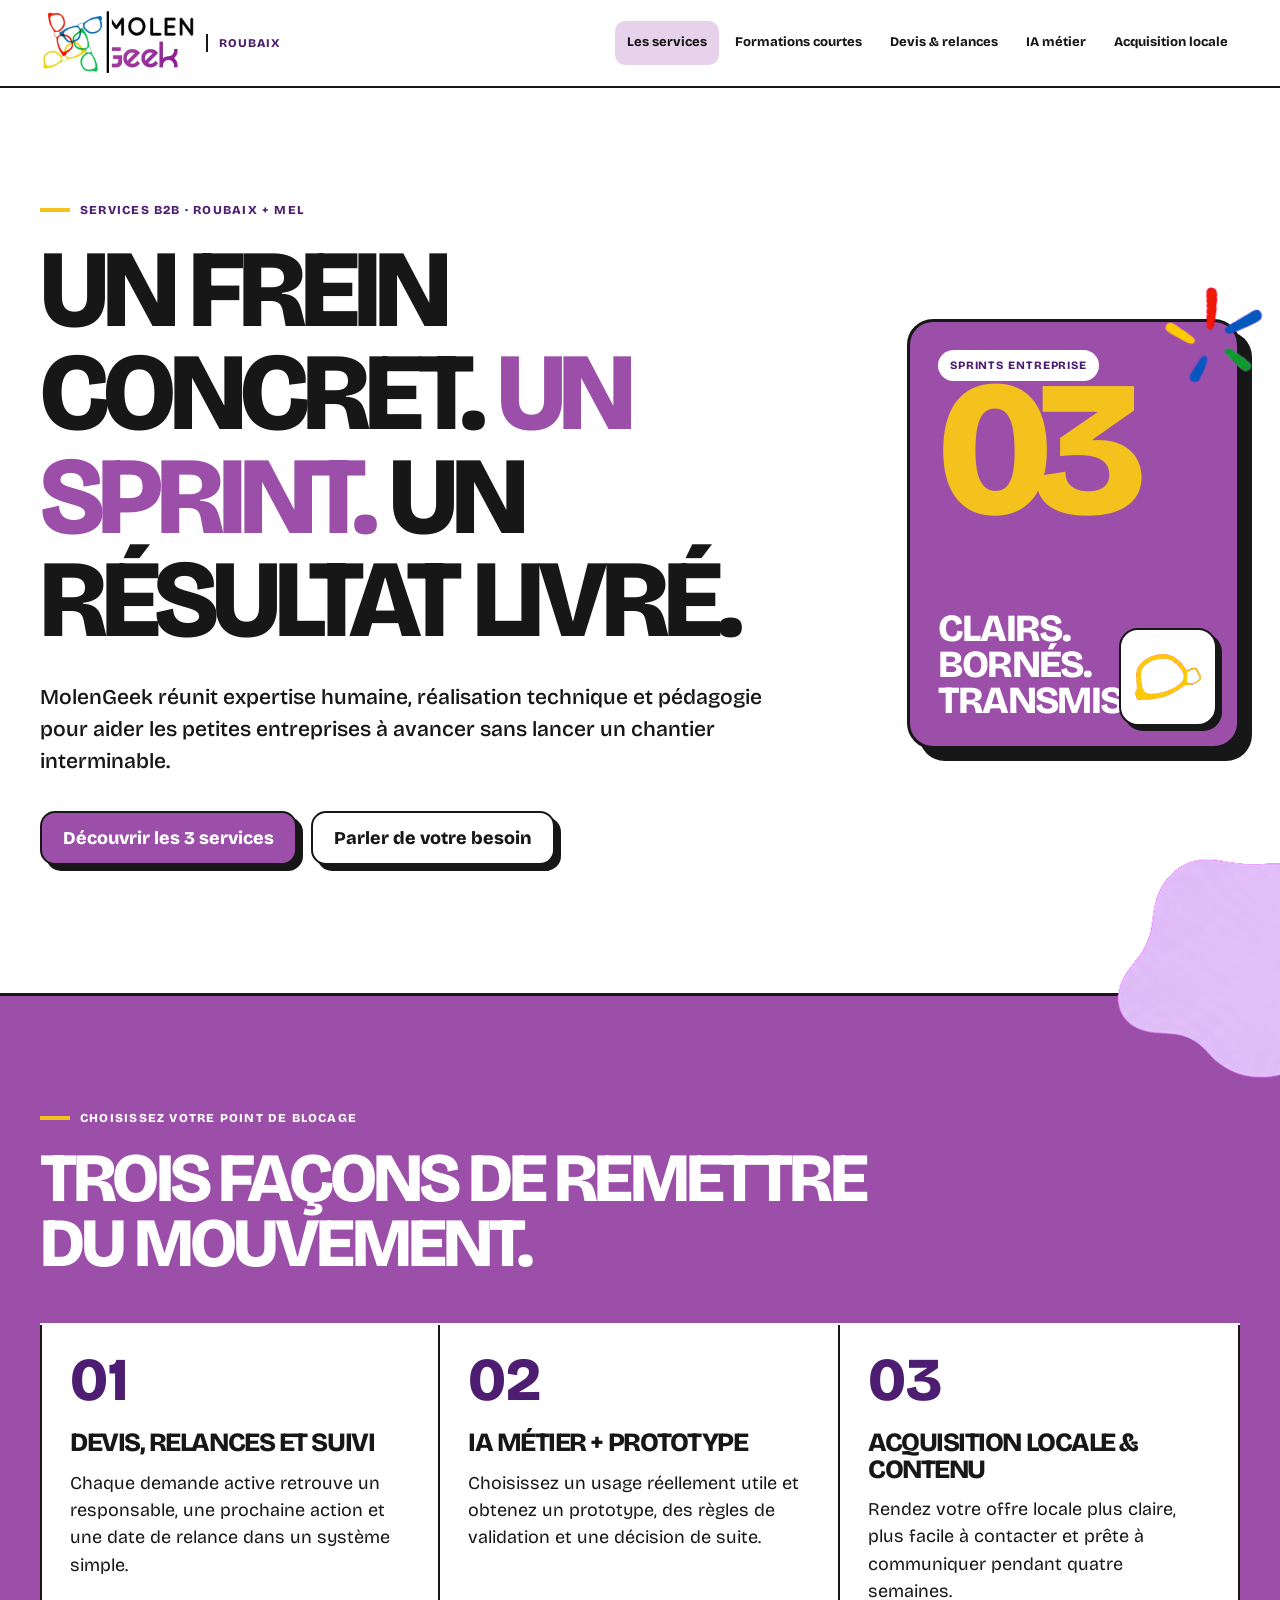
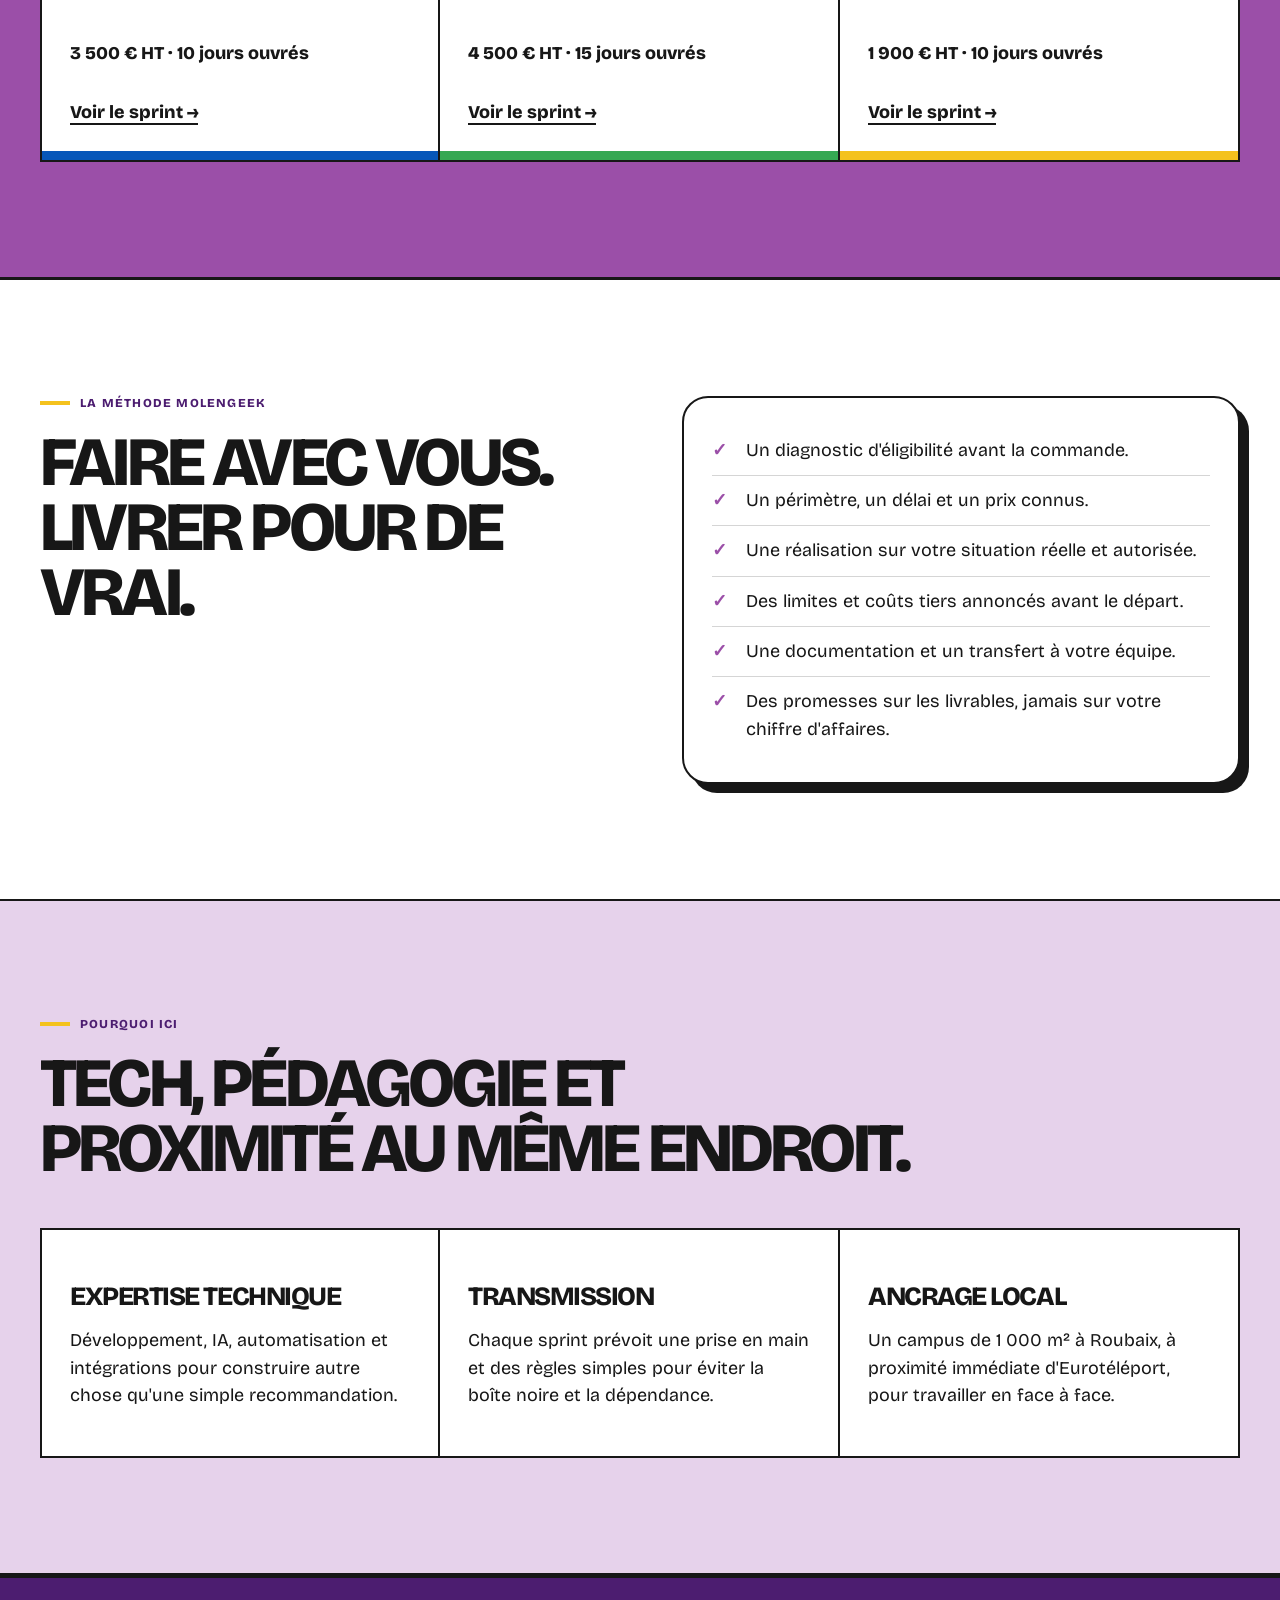
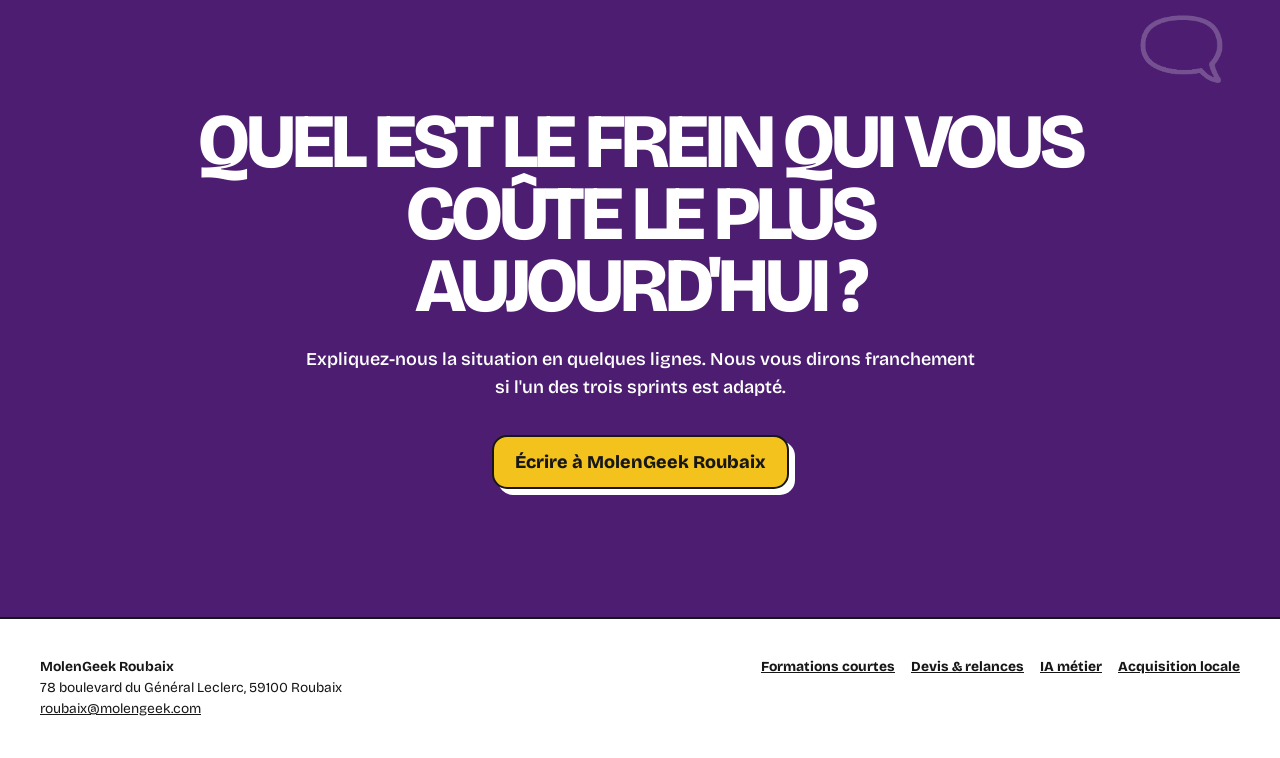
==== site/index.html @ 74951538 "feat: add short training sales site" ====
<!doctype html>
<html lang="fr">
<head>
  <meta charset="utf-8">
  <meta name="viewport" content="width=device-width, initial-scale=1">
  <meta name="description" content="Trois sprints MolenGeek Roubaix pour mieux suivre ses demandes, tester un usage IA métier ou rendre son activité locale plus claire.">
  <title>Services B2B — MolenGeek Roubaix</title>
  <link rel="stylesheet" href="styles.css">
  <script src="script.js" defer></script>
</head>
<body>
  <a class="skip-link" href="#contenu">Aller au contenu</a>
  <header class="site-header">
    <div class="header-inner">
      <a class="brand" href="index.html" aria-label="MolenGeek Roubaix — accueil">
        <img class="brand-logo" src="../brand/molengeek/assets/png/logo-molengeek-horizontal.png" alt="MolenGeek">
        <span class="brand-campus">Roubaix</span>
      </a>
      <button class="menu-toggle" type="button" hidden data-menu-toggle aria-expanded="false" aria-controls="navigation">Menu</button>
      <nav class="site-nav" id="navigation" data-navigation data-open="false" aria-label="Navigation principale">
        <a href="index.html" aria-current="page">Les services</a>
        <a href="formations.html">Formations courtes</a>
        <a href="devis-relances.html">Devis &amp; relances</a>
        <a href="ia-metier-prototype.html">IA métier</a>
        <a href="acquisition-locale.html">Acquisition locale</a>
      </nav>
    </div>
  </header>

  <main id="contenu">
    <section class="hero">
      <div class="shell hero-grid">
        <div>
          <p class="eyebrow">Services B2B · Roubaix + MEL</p>
          <h1>Un frein concret. <span class="accent">Un sprint.</span> Un résultat livré.</h1>
          <p class="hero-copy">MolenGeek réunit expertise humaine, réalisation technique et pédagogie pour aider les petites entreprises à avancer sans lancer un chantier interminable.</p>
          <div class="actions">
            <a class="button" href="#services">Découvrir les 3 services</a>
            <a class="button secondary" href="mailto:roubaix@molengeek.com?subject=Quel%20sprint%20pour%20mon%20entreprise%20%3F">Parler de votre besoin</a>
          </div>
        </div>
        <aside class="poster-card" aria-label="Trois services courts et bornés">
          <div>
            <span class="poster-label">Sprints entreprise</span>
            <div class="poster-number">03</div>
          </div>
          <div>
            <p class="poster-copy">Clairs.<br>Bornés.<br>Transmis.</p>
            <img class="poster-icon" src="../brand/molengeek/assets/png-generated-v2/logo-glasses-yellow.png" alt="" aria-hidden="true">
            <div class="color-bars" aria-hidden="true"><span></span><span></span><span></span><span></span></div>
          </div>
        </aside>
      </div>
    </section>

    <section class="section purple" id="services">
      <div class="shell">
        <p class="eyebrow">Choisissez votre point de blocage</p>
        <h2 class="section-heading">Trois façons de remettre du mouvement.</h2>
        <div class="card-grid">
          <article class="service-card">
            <span class="service-number">01</span>
            <h3>Devis, relances et suivi</h3>
            <p>Chaque demande active retrouve un responsable, une prochaine action et une date de relance dans un système simple.</p>
            <p class="price">3 500 € HT · 10 jours ouvrés</p>
            <a class="text-link" href="devis-relances.html">Voir le sprint →</a>
          </article>
          <article class="service-card">
            <span class="service-number">02</span>
            <h3>IA métier + prototype</h3>
            <p>Choisissez un usage réellement utile et obtenez un prototype, des règles de validation et une décision de suite.</p>
            <p class="price">4 500 € HT · 15 jours ouvrés</p>
            <a class="text-link" href="ia-metier-prototype.html">Voir le sprint →</a>
          </article>
          <article class="service-card">
            <span class="service-number">03</span>
            <h3>Acquisition locale &amp; contenu</h3>
            <p>Rendez votre offre locale plus claire, plus facile à contacter et prête à communiquer pendant quatre semaines.</p>
            <p class="price">1 900 € HT · 10 jours ouvrés</p>
            <a class="text-link" href="acquisition-locale.html">Voir le sprint →</a>
          </article>
        </div>
      </div>
    </section>

    <section class="section">
      <div class="shell split">
        <div>
          <p class="eyebrow">La méthode MolenGeek</p>
          <h2 class="section-heading">Faire avec vous. Livrer pour de vrai.</h2>
        </div>
        <div class="content-card">
          <ul class="check-list">
            <li>Un diagnostic d'éligibilité avant la commande.</li>
            <li>Un périmètre, un délai et un prix connus.</li>
            <li>Une réalisation sur votre situation réelle et autorisée.</li>
            <li>Des limites et coûts tiers annoncés avant le départ.</li>
            <li>Une documentation et un transfert à votre équipe.</li>
            <li>Des promesses sur les livrables, jamais sur votre chiffre d'affaires.</li>
          </ul>
        </div>
      </div>
    </section>

    <section class="section soft">
      <div class="shell">
        <p class="eyebrow">Pourquoi ici</p>
        <h2 class="section-heading">Tech, pédagogie et proximité au même endroit.</h2>
        <div class="card-grid">
          <article class="content-card">
            <h3>Expertise technique</h3>
            <p>Développement, IA, automatisation et intégrations pour construire autre chose qu'une simple recommandation.</p>
          </article>
          <article class="content-card">
            <h3>Transmission</h3>
            <p>Chaque sprint prévoit une prise en main et des règles simples pour éviter la boîte noire et la dépendance.</p>
          </article>
          <article class="content-card">
            <h3>Ancrage local</h3>
            <p>Un campus de 1 000 m² à Roubaix, à proximité immédiate d'Eurotéléport, pour travailler en face à face.</p>
          </article>
        </div>
      </div>
    </section>

    <section class="cta-section">
      <div class="shell">
        <h2>Quel est le frein qui vous coûte le plus aujourd'hui&nbsp;?</h2>
        <p>Expliquez-nous la situation en quelques lignes. Nous vous dirons franchement si l'un des trois sprints est adapté.</p>
        <div class="actions">
          <a class="button" href="mailto:roubaix@molengeek.com?subject=Diagnostic%20service%20B2B%20MolenGeek%20Roubaix">Écrire à MolenGeek Roubaix</a>
        </div>
      </div>
    </section>
  </main>

  <footer class="site-footer">
    <div class="shell footer-grid">
      <p><strong>MolenGeek Roubaix</strong><br>78 boulevard du Général Leclerc, 59100 Roubaix<br><a href="mailto:roubaix@molengeek.com">roubaix@molengeek.com</a></p>
      <div class="footer-links">
        <a href="formations.html">Formations courtes</a>
        <a href="devis-relances.html">Devis &amp; relances</a>
        <a href="ia-metier-prototype.html">IA métier</a>
        <a href="acquisition-locale.html">Acquisition locale</a>
      </div>
    </div>
  </footer>
</body>
</html>
---- site/styles.css ----
@font-face {
  font-family: "Bricolage Grotesque";
  src: url("../brand/molengeek/fonts/BricolageGrotesque-Variable.ttf") format("truetype");
  font-style: normal;
  font-weight: 100 900;
  font-display: swap;
}

:root {
  --ink: #171717;
  --white: #ffffff;
  --purple: #9b4fa8;
  --purple-dark: #4c1d70;
  --lavender: #e6d2eb;
  --red: #e5230a;
  --blue: #0757b9;
  --green: #35a853;
  --yellow: #f4c21d;
  --muted: #5f5862;
  --accent: var(--yellow);
  --radius: 26px;
  --depth: 12px 12px 0 var(--ink);
  --max: 1200px;
}

* { box-sizing: border-box; }
html { scroll-behavior: smooth; }
body {
  margin: 0;
  background: var(--white);
  color: var(--ink);
  font-family: "Bricolage Grotesque", sans-serif;
  font-size: 18px;
  line-height: 1.52;
}
body.theme-blue { --accent: var(--blue); }
body.theme-green { --accent: var(--green); }
body.theme-yellow { --accent: var(--yellow); }
body.theme-red { --accent: var(--red); }
a { color: inherit; }
img { display: block; max-width: 100%; }
button, a { -webkit-tap-highlight-color: transparent; }
:focus-visible { outline: 4px solid var(--blue); outline-offset: 4px; }

.skip-link {
  position: fixed;
  top: 12px;
  left: 12px;
  z-index: 100;
  padding: 11px 16px;
  transform: translateY(-160%);
  background: var(--yellow);
  border: 2px solid var(--ink);
  border-radius: 12px;
  font-weight: 800;
}
.skip-link:focus { transform: translateY(0); }

.site-header {
  position: sticky;
  top: 0;
  z-index: 20;
  background: rgba(255, 255, 255, .96);
  border-bottom: 2px solid var(--ink);
}
.header-inner, .shell {
  width: min(calc(100% - 48px), var(--max));
  margin-inline: auto;
}
.header-inner {
  min-height: 86px;
  display: flex;
  align-items: center;
  justify-content: space-between;
  gap: 28px;
}
.brand {
  display: inline-flex;
  align-items: center;
  gap: 12px;
  text-decoration: none;
}
.brand-logo { width: 154px; height: auto; }
.brand-campus {
  padding-left: 11px;
  border-left: 2px solid var(--ink);
  color: var(--purple-dark);
  font-size: .74rem;
  font-weight: 800;
  letter-spacing: .08em;
  text-transform: uppercase;
}
.site-nav { display: flex; align-items: center; gap: 4px; }
.site-nav a {
  min-height: 44px;
  display: inline-flex;
  align-items: center;
  padding: 9px 12px;
  border-radius: 10px;
  text-decoration: none;
  font-size: .82rem;
  font-weight: 750;
}
.site-nav a:hover, .site-nav a[aria-current="page"] { background: var(--lavender); }
.menu-toggle {
  display: none;
  min-width: 48px;
  min-height: 48px;
  background: var(--white);
  border: 2px solid var(--ink);
  border-radius: 12px;
  color: var(--ink);
  font: inherit;
  font-weight: 800;
  cursor: pointer;
}
main { overflow: hidden; }

.hero {
  position: relative;
  padding: clamp(62px, 9vw, 120px) 0 clamp(72px, 10vw, 132px);
}
.hero::after {
  content: "";
  position: absolute;
  right: -74px;
  bottom: -100px;
  width: 250px;
  aspect-ratio: 1;
  background: url("../brand/molengeek/assets/png-generated-v2/organic-blob-lavender.png") center/contain no-repeat;
  pointer-events: none;
}
.hero-grid {
  position: relative;
  z-index: 1;
  display: grid;
  grid-template-columns: minmax(0, 1.4fr) minmax(310px, .6fr);
  gap: clamp(42px, 7vw, 90px);
  align-items: center;
}
.eyebrow {
  display: flex;
  align-items: center;
  gap: 10px;
  width: fit-content;
  margin: 0 0 21px;
  color: var(--purple-dark);
  font-size: .76rem;
  font-weight: 800;
  letter-spacing: .1em;
  line-height: 1.2;
  text-transform: uppercase;
}
.eyebrow::before { content: ""; width: 30px; height: 4px; background: var(--accent); }
.section.purple .eyebrow, .price-panel .eyebrow { color: var(--white); }
.section.purple .eyebrow::before, .price-panel .eyebrow::before { background: var(--yellow); }
h1, h2, h3, .display {
  margin-top: 0;
  font-family: "Bricolage Grotesque", sans-serif;
  font-weight: 800;
  line-height: .94;
  letter-spacing: -.055em;
}
h1 {
  max-width: 900px;
  margin-bottom: 0;
  font-size: clamp(3.25rem, 8.6vw, 7.75rem);
  text-transform: uppercase;
}
.offer-hero h1 { font-size: clamp(3rem, 7.2vw, 6.55rem); }
h1 .accent, h2 .accent { color: var(--purple); }
.theme-blue h1 .accent { color: var(--blue); }
.theme-green h1 .accent { color: var(--green); }
.theme-yellow h1 .accent { color: #bd8d00; }
.hero-copy {
  max-width: 745px;
  margin: 28px 0 0;
  font-size: clamp(1.08rem, 1.8vw, 1.32rem);
  font-weight: 540;
}
.actions { display: flex; flex-wrap: wrap; gap: 14px; margin-top: 34px; }
.button {
  min-height: 54px;
  display: inline-flex;
  align-items: center;
  justify-content: center;
  padding: 13px 21px;
  border: 2px solid var(--ink);
  border-radius: 15px;
  background: var(--purple);
  color: var(--white);
  box-shadow: 6px 6px 0 var(--ink);
  text-decoration: none;
  font-weight: 800;
  line-height: 1.15;
  transition: transform 160ms ease, box-shadow 160ms ease;
}
.button:hover { transform: translate(3px, 3px); box-shadow: 3px 3px 0 var(--ink); }
.button.secondary { background: var(--white); color: var(--ink); }

.poster-card, .price-panel {
  position: relative;
  background: var(--purple);
  color: var(--white);
  border: 3px solid var(--ink);
  border-radius: var(--radius);
  box-shadow: var(--depth);
}
.poster-card {
  min-height: 430px;
  display: flex;
  flex-direction: column;
  justify-content: space-between;
  padding: 28px;
  transform: rotate(1.5deg);
}
.poster-card::before {
  content: "";
  position: absolute;
  top: -40px;
  right: -28px;
  width: 108px;
  height: 108px;
  background: url("../brand/molengeek/assets/png-generated-v2/attention-rays-multicolor.png") center/contain no-repeat;
  transform: rotate(9deg);
  pointer-events: none;
}
.poster-label {
  display: inline-block;
  width: fit-content;
  padding: 7px 12px;
  background: var(--white);
  color: var(--purple-dark);
  border-radius: 999px;
  font-size: .7rem;
  font-weight: 800;
  letter-spacing: .08em;
  text-transform: uppercase;
}
.poster-number {
  color: var(--yellow);
  font-size: clamp(7rem, 16vw, 12rem);
  font-weight: 800;
  line-height: .72;
  letter-spacing: -.09em;
}
.poster-copy {
  margin: 18px 0 0;
  font-size: clamp(1.75rem, 3vw, 2.75rem);
  font-weight: 800;
  line-height: .94;
  letter-spacing: -.045em;
  text-transform: uppercase;
}
.poster-icon {
  position: absolute;
  right: 20px;
  bottom: 20px;
  width: 98px;
  height: 98px;
  object-fit: contain;
  padding: 10px;
  background: var(--white);
  border: 2px solid var(--ink);
  border-radius: 19px;
  box-shadow: 5px 5px 0 var(--ink);
}
.color-bars { display: none; }

.section { padding: clamp(70px, 9vw, 116px) 0; }
.section.purple {
  background: var(--purple);
  color: var(--white);
  border-block: 3px solid var(--ink);
}
.section.soft { background: var(--lavender); border-block: 2px solid var(--ink); }
.section-heading {
  max-width: 890px;
  margin: 0 0 46px;
  font-size: clamp(2.45rem, 5.4vw, 5rem);
  text-transform: uppercase;
}
.section-intro { max-width: 800px; margin: -18px 0 42px; font-size: 1.15rem; font-weight: 600; }

.card-grid {
  display: grid;
  grid-template-columns: repeat(3, minmax(0, 1fr));
  border-top: 2px solid currentColor;
}
.service-card, .content-card, .step, .proof-card { color: var(--ink); }
.service-card {
  position: relative;
  display: flex;
  flex-direction: column;
  padding: 31px 28px 34px;
  background: var(--white);
  border-right: 2px solid var(--ink);
  border-bottom: 2px solid var(--ink);
}
.service-card:first-child { border-left: 2px solid var(--ink); }
.service-card::after {
  content: "";
  position: absolute;
  left: 0;
  bottom: 0;
  width: 100%;
  height: 9px;
  background: var(--blue);
}
.service-card:nth-child(2)::after { background: var(--green); }
.service-card:nth-child(3)::after { background: var(--yellow); }
.service-number { color: var(--purple-dark); font-size: 3.8rem; font-weight: 800; line-height: .8; }
.service-card h3, .content-card h3, .proof-card h3 {
  margin: 25px 0 14px;
  font-size: 1.65rem;
  line-height: 1;
  text-transform: uppercase;
}
.service-card p { margin: 0 0 16px; }
.service-card .price { margin-top: auto; padding-top: 18px; font-weight: 800; }
.text-link { width: fit-content; margin-top: 16px; font-weight: 800; text-underline-offset: 5px; text-decoration-thickness: 2px; }

.training-list {
  display: grid;
  border-top: 2px solid var(--ink);
}
.training-row {
  --row-accent: var(--purple);
  display: grid;
  grid-template-columns: 92px minmax(0, 1.25fr) minmax(210px, .55fr) 54px;
  gap: clamp(20px, 4vw, 54px);
  align-items: center;
  min-height: 220px;
  padding: 32px 22px;
  background: var(--white);
  border: 2px solid var(--ink);
  border-top: 0;
  box-shadow: inset 0 -10px 0 var(--row-accent);
  text-decoration: none;
  transition: background 160ms ease, transform 160ms ease;
}
.training-row:hover { background: #fbf7fc; transform: translateX(5px); }
.training-row.red { --row-accent: var(--red); }
.training-row.blue { --row-accent: var(--blue); }
.training-row.green { --row-accent: var(--green); }
.training-row.yellow { --row-accent: var(--yellow); }
.training-index {
  align-self: start;
  color: var(--purple-dark);
  font-size: clamp(3.2rem, 6vw, 5.3rem);
  font-weight: 800;
  line-height: .8;
  letter-spacing: -.08em;
}
.training-copy h3 {
  max-width: 720px;
  margin: 0 0 14px;
  font-size: clamp(1.65rem, 3.2vw, 2.8rem);
  line-height: .96;
  text-transform: uppercase;
}
.training-copy p, .training-meta p { margin: 0; }
.training-meta { display: grid; gap: 10px; font-size: .9rem; }
.training-meta strong { display: block; font-size: 1.25rem; line-height: 1.05; }
.training-arrow {
  display: grid;
  width: 48px;
  height: 48px;
  place-items: center;
  background: var(--row-accent);
  border: 2px solid var(--ink);
  border-radius: 50%;
  font-size: 1.55rem;
  font-weight: 900;
}

.training-hero .poster-card { background: var(--purple-dark); }
.training-hero .poster-number { color: var(--accent); }
.ticket-facts {
  display: grid;
  gap: 12px;
  margin-top: 26px;
  padding-top: 21px;
  border-top: 2px solid rgba(255,255,255,.6);
}
.ticket-fact { display: flex; align-items: baseline; justify-content: space-between; gap: 18px; }
.ticket-fact span { font-size: .76rem; font-weight: 750; letter-spacing: .06em; text-transform: uppercase; }
.ticket-fact strong { color: var(--yellow); font-size: 1.1rem; text-align: right; }
.theme-yellow .ticket-fact strong { color: var(--white); }

.deliverable-grid {
  display: grid;
  grid-template-columns: repeat(2, minmax(0, 1fr));
  gap: 22px;
  counter-reset: deliverable;
}
.deliverable {
  position: relative;
  min-height: 190px;
  padding: 28px 28px 28px 78px;
  background: var(--white);
  color: var(--ink);
  border: 2px solid var(--ink);
  border-radius: 20px;
  counter-increment: deliverable;
}
.deliverable::before {
  content: counter(deliverable, decimal-leading-zero);
  position: absolute;
  top: 28px;
  left: 24px;
  color: var(--accent);
  font-size: 1.5rem;
  font-weight: 900;
  line-height: 1;
}
.deliverable h3 { margin: 0 0 10px; font-size: 1.3rem; line-height: 1.05; text-transform: uppercase; }
.deliverable p { margin: 0; }

.objective-list {
  display: grid;
  grid-template-columns: repeat(2, minmax(0, 1fr));
  gap: 0 34px;
  margin: 0;
  padding: 0;
  list-style: none;
  counter-reset: objective;
}
.objective-list li {
  position: relative;
  padding: 18px 0 18px 52px;
  border-bottom: 2px solid var(--ink);
  counter-increment: objective;
}
.objective-list li::before {
  content: counter(objective, decimal-leading-zero);
  position: absolute;
  top: 18px;
  left: 0;
  color: var(--purple-dark);
  font-weight: 900;
}

.practical-grid {
  display: grid;
  grid-template-columns: repeat(4, minmax(0, 1fr));
  border-top: 2px solid var(--ink);
  border-left: 2px solid var(--ink);
}
.practical-item {
  min-height: 142px;
  padding: 21px;
  background: var(--white);
  border-right: 2px solid var(--ink);
  border-bottom: 2px solid var(--ink);
}
.practical-item span { display: block; margin-bottom: 9px; color: var(--purple-dark); font-size: .7rem; font-weight: 850; letter-spacing: .08em; text-transform: uppercase; }
.practical-item strong { display: block; font-size: 1.1rem; line-height: 1.12; }

.quality-note {
  display: grid;
  grid-template-columns: 170px 1fr;
  gap: 28px;
  align-items: center;
  padding: 28px;
  background: var(--lavender);
  border: 2px solid var(--ink);
  border-radius: var(--radius);
  box-shadow: 8px 8px 0 var(--ink);
}
.quality-note strong { color: var(--purple-dark); font-size: 1.35rem; line-height: 1; text-transform: uppercase; }
.quality-note p { margin: 0; }

.contact-lines { display: grid; gap: 10px; margin: 22px 0 0; }
.contact-lines a { font-weight: 800; text-underline-offset: 4px; }
.legal-copy { max-width: 920px; }
.legal-copy h3 { margin: 32px 0 10px; font-size: 1.28rem; line-height: 1.1; text-transform: uppercase; }
.legal-copy p { margin: 0 0 16px; }
.legal-copy ul { margin: 0; padding-left: 1.25rem; }
.legal-copy li + li { margin-top: 7px; }

.split { display: grid; grid-template-columns: 1fr 1fr; gap: clamp(32px, 7vw, 84px); align-items: start; }
.content-card, .proof-card {
  padding: 28px;
  background: var(--white);
  border: 2px solid var(--ink);
  border-radius: var(--radius);
  box-shadow: 9px 9px 0 var(--ink);
}
.card-grid .content-card {
  border-width: 0 2px 2px 0;
  border-radius: 0;
  box-shadow: none;
}
.card-grid .content-card:first-child { border-left: 2px solid var(--ink); }
.content-card ul, .check-list, .plain-list { margin: 0; padding: 0; list-style: none; }
.check-list li, .plain-list li { position: relative; padding: 11px 0 11px 34px; border-bottom: 1px solid rgba(23,23,23,.18); }
.check-list li:last-child, .plain-list li:last-child { border-bottom: 0; }
.check-list li::before { content: "✓"; position: absolute; left: 0; color: var(--purple); font-weight: 900; }
.plain-list li::before { content: "—"; position: absolute; left: 0; font-weight: 900; }
.promise-band {
  padding: 28px;
  background: var(--yellow);
  border: 3px solid var(--ink);
  border-radius: var(--radius);
  box-shadow: var(--depth);
  font-size: clamp(1.4rem, 3vw, 2.35rem);
  font-weight: 800;
  line-height: 1.04;
  letter-spacing: -.04em;
  text-transform: uppercase;
}

.stats { display: grid; grid-template-columns: repeat(3, 1fr); margin-top: 38px; border-block: 2px solid var(--ink); }
.stat { padding: 17px 16px; border-right: 2px solid var(--ink); }
.stat:first-child { border-left: 2px solid var(--ink); }
.stat strong { display: block; font-size: 1.65rem; font-weight: 800; line-height: 1; }
.stat span { display: block; margin-top: 7px; color: var(--muted); font-size: .78rem; font-weight: 700; }
.steps { display: grid; counter-reset: step; border-top: 2px solid var(--ink); }
.step {
  display: grid;
  grid-template-columns: 64px 1fr;
  gap: 20px;
  padding: 24px 0;
  border-bottom: 2px solid var(--ink);
  counter-increment: step;
}
.step::before { content: counter(step, decimal-leading-zero); color: var(--purple-dark); font-size: 2rem; font-weight: 800; line-height: 1; }
.step h3 { margin: 0 0 7px; font-size: 1.2rem; line-height: 1.1; text-transform: uppercase; }
.step p { margin: 0; }
.price-panel { padding: 31px; }
.price-panel .big-price { display: block; margin: 10px 0 20px; font-size: clamp(3.35rem, 7vw, 6rem); font-weight: 800; line-height: .87; letter-spacing: -.065em; }
.price-panel .button { background: var(--yellow); color: var(--ink); }
.proof-grid { display: grid; grid-template-columns: 1fr 1fr; gap: 25px; }
.proof-card.available { background: #e5f4e8; }
.proof-card.missing { background: #fff0ec; }
.faq { display: grid; gap: 12px; max-width: 930px; }
.faq details { background: var(--white); color: var(--ink); border: 2px solid var(--ink); border-radius: 16px; }
.faq summary { min-height: 61px; display: flex; align-items: center; justify-content: space-between; gap: 20px; padding: 14px 19px; cursor: pointer; font-weight: 800; list-style: none; }
.faq summary::-webkit-details-marker { display: none; }
.faq summary::after { content: "+"; flex: 0 0 auto; color: var(--purple); font-size: 1.8rem; line-height: 1; }
.faq details[open] summary::after { content: "−"; }
.faq details p { margin: 0; padding: 0 19px 19px; }

.cta-section {
  position: relative;
  padding: clamp(78px, 10vw, 128px) 0;
  background: var(--purple-dark);
  color: var(--white);
  text-align: center;
  border-top: 3px solid var(--ink);
}
.cta-section::after {
  content: "";
  position: absolute;
  right: 4vw;
  top: 28px;
  width: 112px;
  aspect-ratio: 1;
  background: url("../brand/molengeek/assets/png-generated-v2/speech-bubble-purple.png") center/contain no-repeat;
  filter: brightness(0) invert(1);
  opacity: .23;
}
.cta-section h2 { max-width: 920px; margin: 0 auto; font-size: clamp(2.65rem, 6vw, 5.65rem); text-transform: uppercase; }
.cta-section p { max-width: 680px; margin: 24px auto 0; font-weight: 550; }
.cta-section .actions { justify-content: center; }
.cta-section .button { background: var(--yellow); color: var(--ink); box-shadow: 6px 6px 0 var(--white); }
.site-footer { padding: 38px 0; background: var(--white); border-top: 2px solid var(--ink); font-size: .86rem; }
.footer-grid { display: flex; align-items: flex-start; justify-content: space-between; gap: 28px; }
.footer-grid p { margin: 0; }
.footer-links { display: flex; flex-wrap: wrap; justify-content: flex-end; gap: 16px; font-weight: 750; }

.js .hero-grid > * { animation: enter .55s ease both; }
.js .hero-grid > :nth-child(2) { animation-delay: .12s; }
@keyframes enter { from { opacity: 0; transform: translateY(14px); } to { opacity: 1; transform: translateY(0); } }

@media (max-width: 920px) {
  .hero-grid, .split { grid-template-columns: 1fr; }
  .poster-card { min-height: 320px; transform: none; }
  .card-grid { grid-template-columns: 1fr; }
  .training-row { grid-template-columns: 72px minmax(0, 1fr) 48px; }
  .training-meta { grid-column: 2 / -1; grid-template-columns: repeat(3, minmax(0, 1fr)); }
  .practical-grid { grid-template-columns: repeat(2, minmax(0, 1fr)); }
  .service-card, .card-grid .content-card { border-left: 2px solid var(--ink); }
  .js .menu-toggle:not([hidden]) { display: inline-grid; place-items: center; }
  .js .header-inner { position: relative; }
  .js .site-nav { position: absolute; top: calc(100% + 2px); right: -24px; left: -24px; display: none; padding: 12px 24px 20px; background: var(--white); border-bottom: 2px solid var(--ink); }
  .js .site-nav[data-open="true"] { display: grid; }
  .js .site-nav a { padding: 12px; }
}

@media (max-width: 680px) {
  body { font-size: 16px; }
  .header-inner, .shell { width: min(calc(100% - 30px), var(--max)); }
  .header-inner { min-height: 76px; }
  .brand-logo { width: 126px; }
  .brand-campus { display: none; }
  .hero { padding-top: 52px; }
  h1, .offer-hero h1 { font-size: clamp(2.72rem, 14.5vw, 4.7rem); }
  .poster-card { min-height: 285px; padding: 23px; }
  .stats, .proof-grid { grid-template-columns: 1fr; }
  .training-row { grid-template-columns: 54px minmax(0, 1fr); min-height: 0; padding: 26px 17px 32px; }
  .training-index { font-size: 3rem; }
  .training-meta { grid-column: 1 / -1; grid-template-columns: 1fr; padding-left: 54px; }
  .training-arrow { display: none; }
  .deliverable-grid, .objective-list, .practical-grid { grid-template-columns: 1fr; }
  .deliverable { min-height: 0; padding-left: 70px; }
  .quality-note { grid-template-columns: 1fr; gap: 12px; }
  .stats { border: 2px solid var(--ink); }
  .stat { border-right: 0; border-bottom: 1px solid var(--ink); }
  .stat:first-child { border-left: 0; }
  .stat:last-child { border-bottom: 0; }
  .step { grid-template-columns: 46px 1fr; gap: 12px; }
  .footer-grid { display: grid; }
  .footer-links { justify-content: flex-start; }
}

@media (prefers-reduced-motion: reduce) {
  html { scroll-behavior: auto; }
  *, *::before, *::after { animation-duration: .01ms !important; animation-iteration-count: 1 !important; transition-duration: .01ms !important; }
}
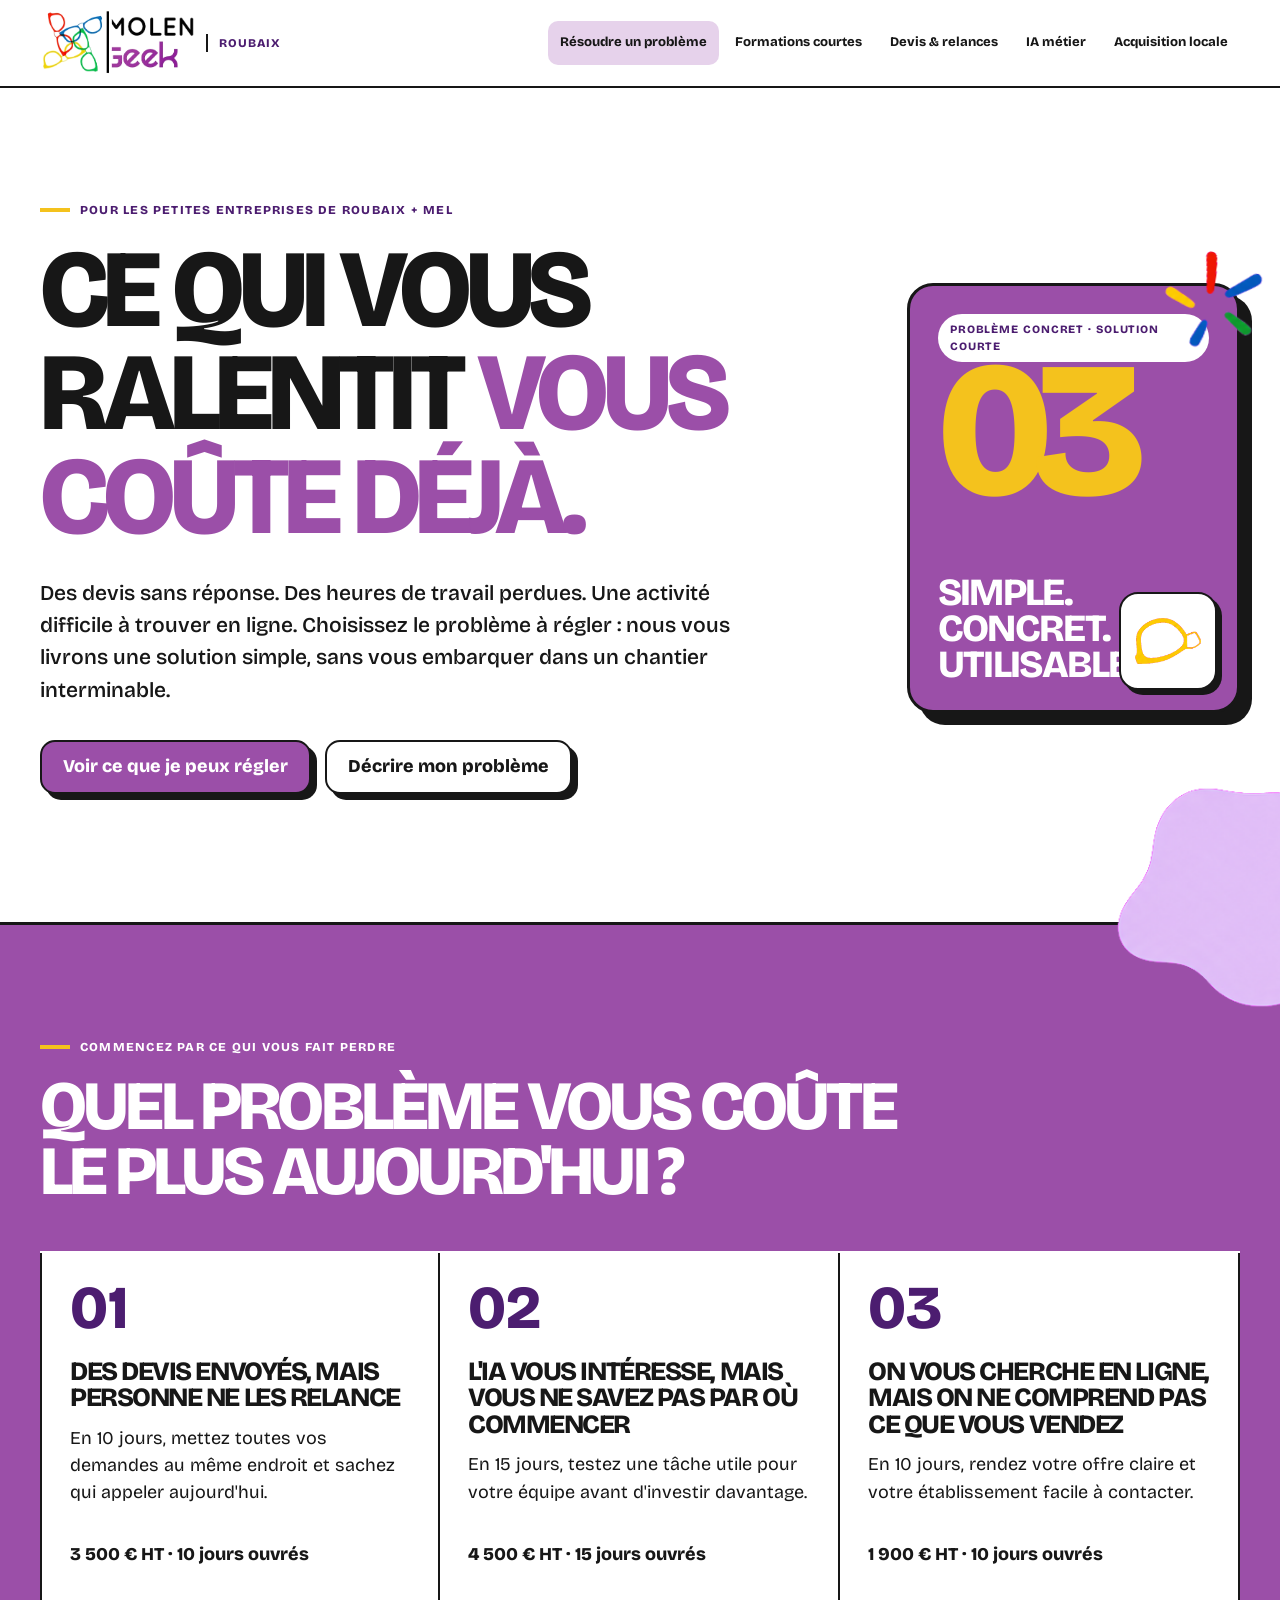
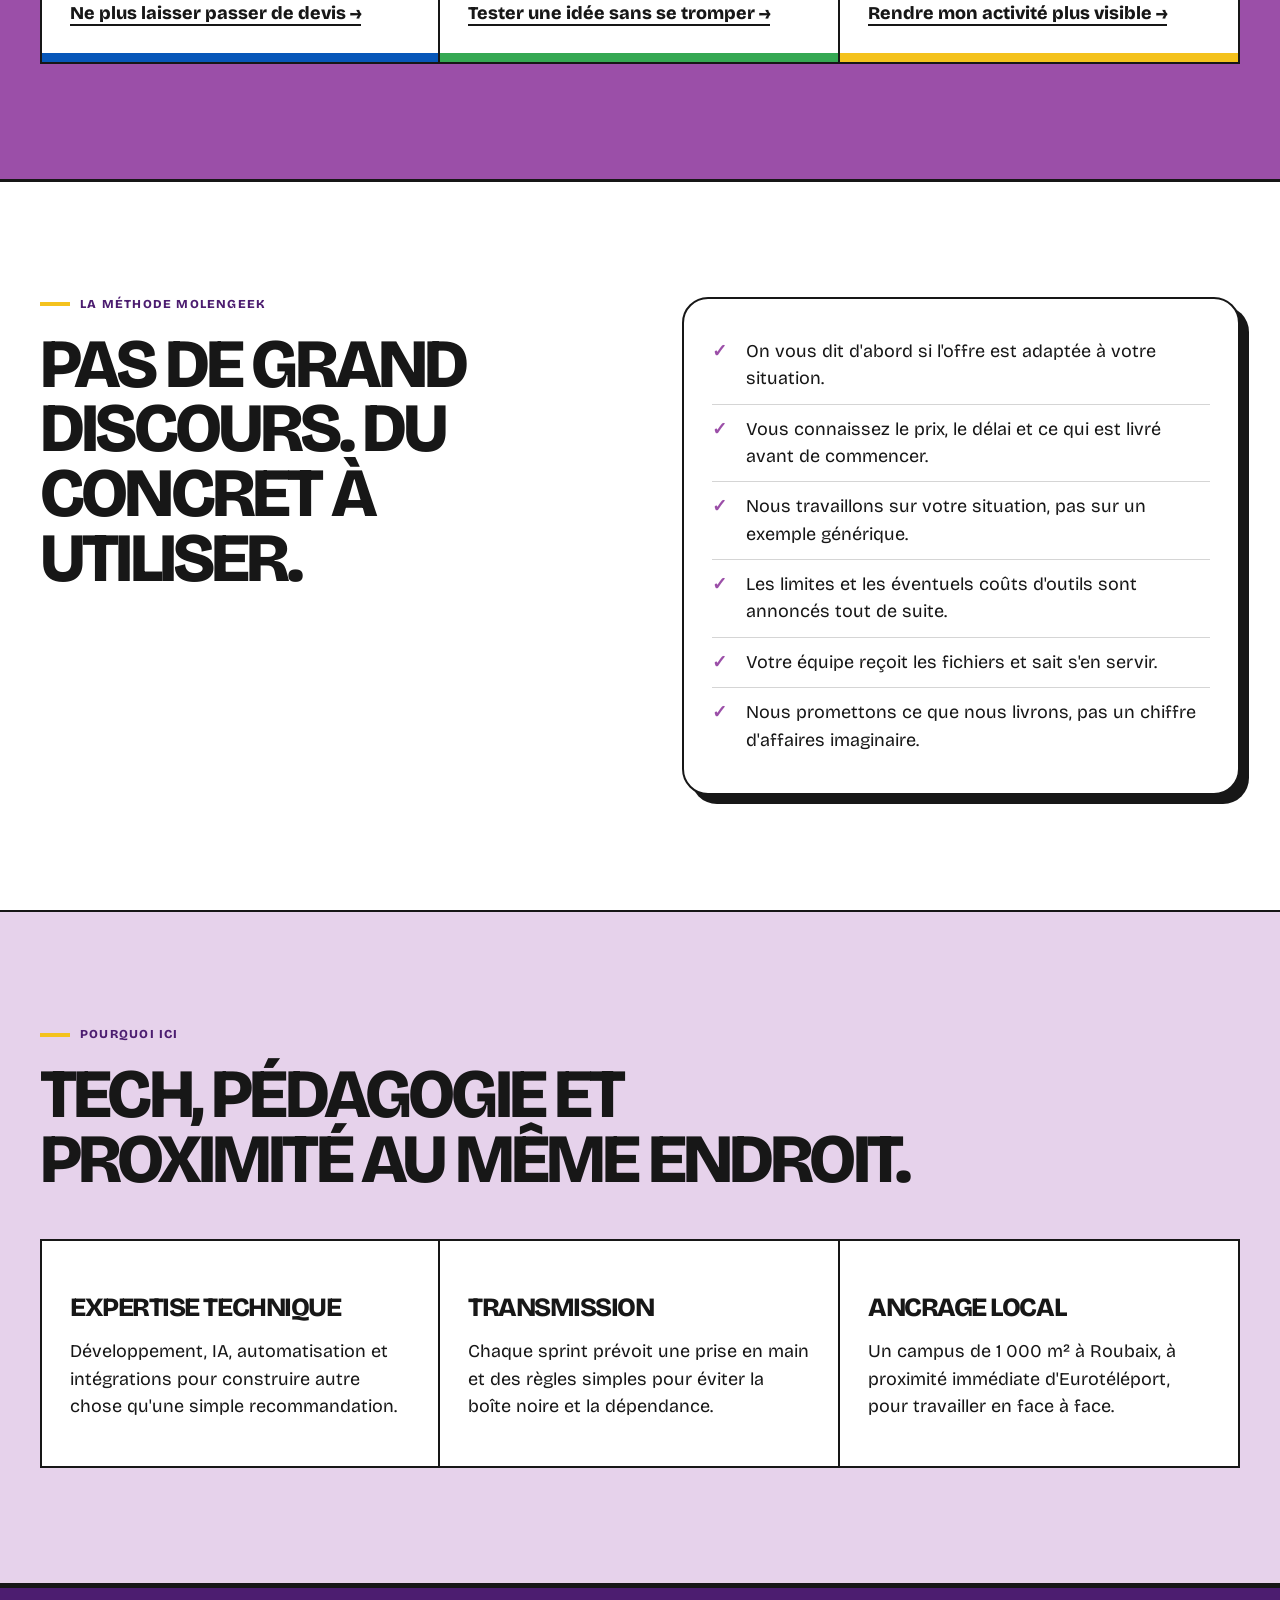
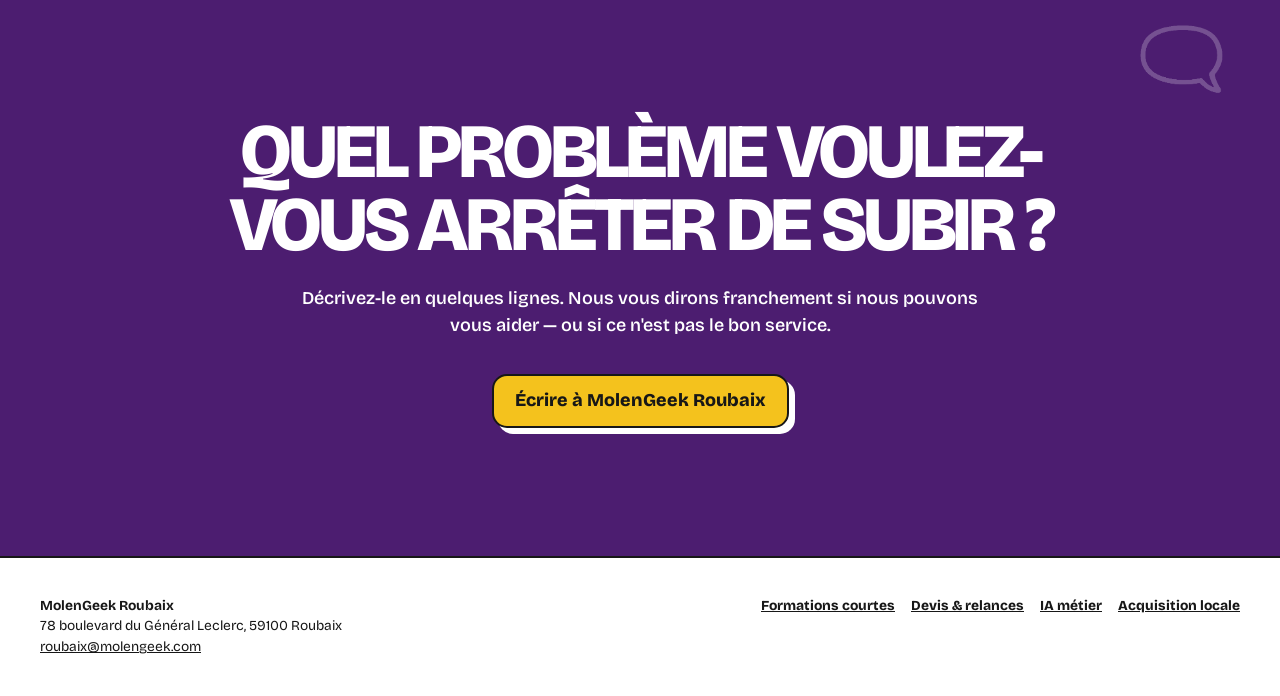
==== commit a77cd04a: "Clarify sales page messaging" ====
--- a/site/index.html
+++ b/site/index.html
@@ -3,8 +3,8 @@
 <head>
   <meta charset="utf-8">
   <meta name="viewport" content="width=device-width, initial-scale=1">
-  <meta name="description" content="Trois sprints MolenGeek Roubaix pour mieux suivre ses demandes, tester un usage IA métier ou rendre son activité locale plus claire.">
-  <title>Services B2B — MolenGeek Roubaix</title>
+  <meta name="description" content="Des solutions courtes pour ne plus laisser passer des devis, des heures de travail ou des clients locaux.">
+  <title>Résoudre un problème concret — MolenGeek Roubaix</title>
   <link rel="stylesheet" href="styles.css">
   <script src="script.js" defer></script>
 </head>
@@ -18,7 +18,7 @@
       </a>
       <button class="menu-toggle" type="button" hidden data-menu-toggle aria-expanded="false" aria-controls="navigation">Menu</button>
       <nav class="site-nav" id="navigation" data-navigation data-open="false" aria-label="Navigation principale">
-        <a href="index.html" aria-current="page">Les services</a>
+        <a href="index.html" aria-current="page">Résoudre un problème</a>
         <a href="formations.html">Formations courtes</a>
         <a href="devis-relances.html">Devis &amp; relances</a>
         <a href="ia-metier-prototype.html">IA métier</a>
@@ -31,21 +31,21 @@
     <section class="hero">
       <div class="shell hero-grid">
         <div>
-          <p class="eyebrow">Services B2B · Roubaix + MEL</p>
-          <h1>Un frein concret. <span class="accent">Un sprint.</span> Un résultat livré.</h1>
-          <p class="hero-copy">MolenGeek réunit expertise humaine, réalisation technique et pédagogie pour aider les petites entreprises à avancer sans lancer un chantier interminable.</p>
+          <p class="eyebrow">Pour les petites entreprises de Roubaix + MEL</p>
+          <h1>Ce qui vous ralentit <span class="accent">vous coûte déjà.</span></h1>
+          <p class="hero-copy">Des devis sans réponse. Des heures de travail perdues. Une activité difficile à trouver en ligne. Choisissez le problème à régler : nous vous livrons une solution simple, sans vous embarquer dans un chantier interminable.</p>
           <div class="actions">
-            <a class="button" href="#services">Découvrir les 3 services</a>
-            <a class="button secondary" href="mailto:roubaix@molengeek.com?subject=Quel%20sprint%20pour%20mon%20entreprise%20%3F">Parler de votre besoin</a>
+            <a class="button" href="#services">Voir ce que je peux régler</a>
+            <a class="button secondary" href="mailto:roubaix@molengeek.com?subject=Quel%20service%20pour%20mon%20entreprise%20%3F">Décrire mon problème</a>
           </div>
         </div>
         <aside class="poster-card" aria-label="Trois services courts et bornés">
           <div>
-            <span class="poster-label">Sprints entreprise</span>
+            <span class="poster-label">Problème concret · solution courte</span>
             <div class="poster-number">03</div>
           </div>
           <div>
-            <p class="poster-copy">Clairs.<br>Bornés.<br>Transmis.</p>
+            <p class="poster-copy">Simple.<br>Concret.<br>Utilisable.</p>
             <img class="poster-icon" src="../brand/molengeek/assets/png-generated-v2/logo-glasses-yellow.png" alt="" aria-hidden="true">
             <div class="color-bars" aria-hidden="true"><span></span><span></span><span></span><span></span></div>
           </div>
@@ -55,29 +55,29 @@
 
     <section class="section purple" id="services">
       <div class="shell">
-        <p class="eyebrow">Choisissez votre point de blocage</p>
-        <h2 class="section-heading">Trois façons de remettre du mouvement.</h2>
+        <p class="eyebrow">Commencez par ce qui vous fait perdre</p>
+        <h2 class="section-heading">Quel problème vous coûte le plus aujourd'hui ?</h2>
         <div class="card-grid">
           <article class="service-card">
             <span class="service-number">01</span>
-            <h3>Devis, relances et suivi</h3>
-            <p>Chaque demande active retrouve un responsable, une prochaine action et une date de relance dans un système simple.</p>
+            <h3>Des devis envoyés, mais personne ne les relance</h3>
+            <p>En 10 jours, mettez toutes vos demandes au même endroit et sachez qui appeler aujourd'hui.</p>
             <p class="price">3 500 € HT · 10 jours ouvrés</p>
-            <a class="text-link" href="devis-relances.html">Voir le sprint →</a>
+            <a class="text-link" href="devis-relances.html">Ne plus laisser passer de devis →</a>
           </article>
           <article class="service-card">
             <span class="service-number">02</span>
-            <h3>IA métier + prototype</h3>
-            <p>Choisissez un usage réellement utile et obtenez un prototype, des règles de validation et une décision de suite.</p>
+            <h3>L'IA vous intéresse, mais vous ne savez pas par où commencer</h3>
+            <p>En 15 jours, testez une tâche utile pour votre équipe avant d'investir davantage.</p>
             <p class="price">4 500 € HT · 15 jours ouvrés</p>
-            <a class="text-link" href="ia-metier-prototype.html">Voir le sprint →</a>
+            <a class="text-link" href="ia-metier-prototype.html">Tester une idée sans se tromper →</a>
           </article>
           <article class="service-card">
             <span class="service-number">03</span>
-            <h3>Acquisition locale &amp; contenu</h3>
-            <p>Rendez votre offre locale plus claire, plus facile à contacter et prête à communiquer pendant quatre semaines.</p>
+            <h3>On vous cherche en ligne, mais on ne comprend pas ce que vous vendez</h3>
+            <p>En 10 jours, rendez votre offre claire et votre établissement facile à contacter.</p>
             <p class="price">1 900 € HT · 10 jours ouvrés</p>
-            <a class="text-link" href="acquisition-locale.html">Voir le sprint →</a>
+            <a class="text-link" href="acquisition-locale.html">Rendre mon activité plus visible →</a>
           </article>
         </div>
       </div>
@@ -87,16 +87,16 @@
       <div class="shell split">
         <div>
           <p class="eyebrow">La méthode MolenGeek</p>
-          <h2 class="section-heading">Faire avec vous. Livrer pour de vrai.</h2>
+          <h2 class="section-heading">Pas de grand discours. Du concret à utiliser.</h2>
         </div>
         <div class="content-card">
           <ul class="check-list">
-            <li>Un diagnostic d'éligibilité avant la commande.</li>
-            <li>Un périmètre, un délai et un prix connus.</li>
-            <li>Une réalisation sur votre situation réelle et autorisée.</li>
-            <li>Des limites et coûts tiers annoncés avant le départ.</li>
-            <li>Une documentation et un transfert à votre équipe.</li>
-            <li>Des promesses sur les livrables, jamais sur votre chiffre d'affaires.</li>
+            <li>On vous dit d'abord si l'offre est adaptée à votre situation.</li>
+            <li>Vous connaissez le prix, le délai et ce qui est livré avant de commencer.</li>
+            <li>Nous travaillons sur votre situation, pas sur un exemple générique.</li>
+            <li>Les limites et les éventuels coûts d'outils sont annoncés tout de suite.</li>
+            <li>Votre équipe reçoit les fichiers et sait s'en servir.</li>
+            <li>Nous promettons ce que nous livrons, pas un chiffre d'affaires imaginaire.</li>
           </ul>
         </div>
       </div>
@@ -125,8 +125,8 @@
 
     <section class="cta-section">
       <div class="shell">
-        <h2>Quel est le frein qui vous coûte le plus aujourd'hui&nbsp;?</h2>
-        <p>Expliquez-nous la situation en quelques lignes. Nous vous dirons franchement si l'un des trois sprints est adapté.</p>
+        <h2>Quel problème voulez-vous arrêter de subir&nbsp;?</h2>
+        <p>Décrivez-le en quelques lignes. Nous vous dirons franchement si nous pouvons vous aider — ou si ce n'est pas le bon service.</p>
         <div class="actions">
           <a class="button" href="mailto:roubaix@molengeek.com?subject=Diagnostic%20service%20B2B%20MolenGeek%20Roubaix">Écrire à MolenGeek Roubaix</a>
         </div>
